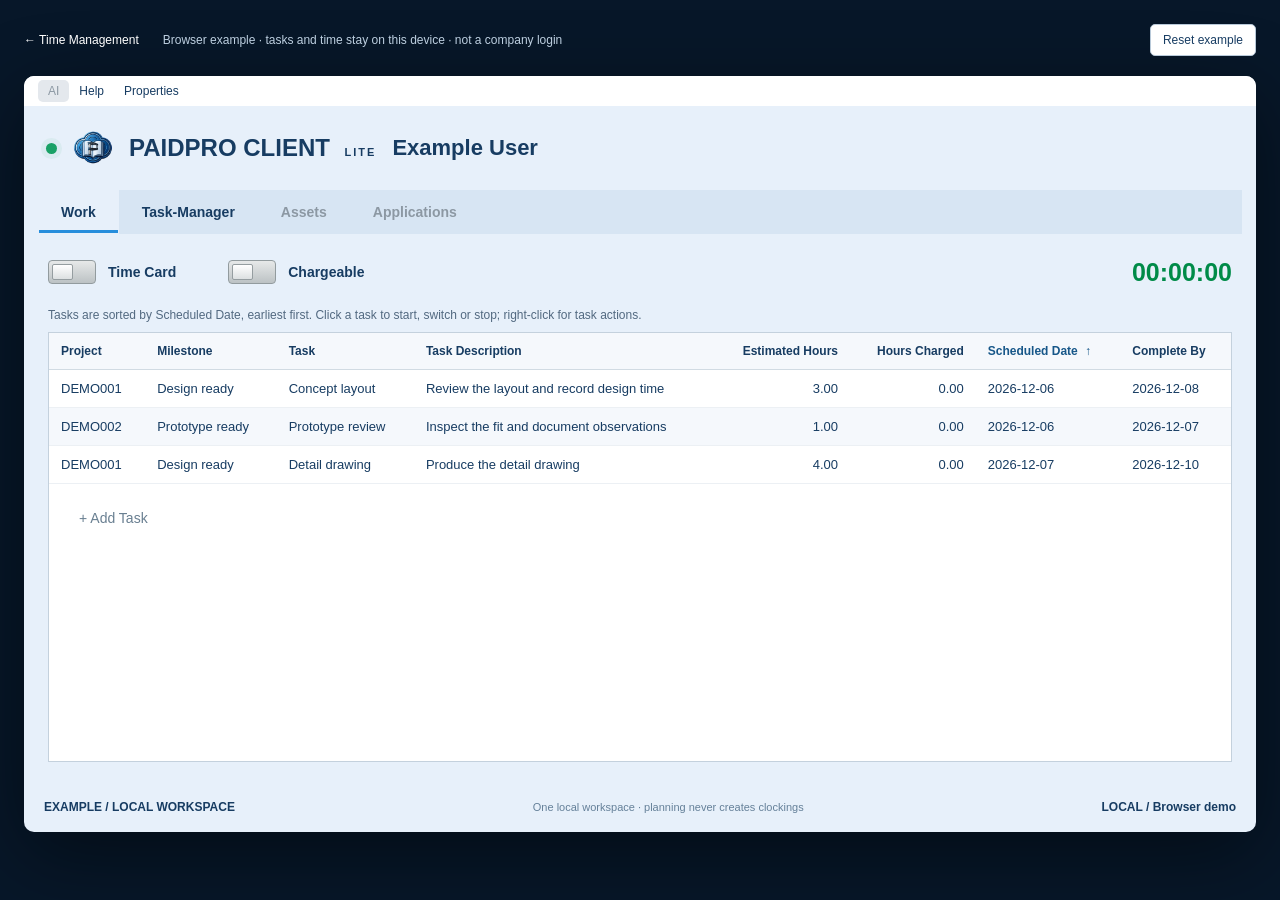
==== lite-demo.html @ f60574e2 "Show Gantt date markers and add Client Lite task deletion" ====
<!doctype html>
<html lang="en"><head><meta charset="utf-8"><meta name="viewport" content="width=device-width, initial-scale=1"><meta name="description" content="Try PAIDPRO CLIENT LITE: Time Card, sequential Project Gantt planning with a decision matrix, and Excel export in one browser workspace."><title>PAIDPRO CLIENT LITE | PAIDPRO Solutions</title><link rel="icon" href="favicon.png"><link rel="stylesheet" href="lite-demo.css?v=task-delete-20261021"><script src="lite-store.js?v=matrix-20261013" defer></script><script src="task-scheduler.js?v=matrix-20261013" defer></script><script src="gantt-hours.js?v=matrix-20261013" defer></script><script src="lite-demo.js?v=task-delete-20261021" defer></script></head>
<body>
<aside class="demo-note"><a href="index.html#time-management">← Time Management</a><span>Browser example · tasks and time stay on this device · not a company login</span><button id="reset">Reset example</button></aside>
<p id="workspace-warning" role="alert" hidden></p>
<main class="client">
<nav class="menu"><button disabled title="AI agents require full PAIDPRO">AI</button><button id="help">Help</button><button id="properties">Properties</button></nav>
<header><span class="signal" title="Demo ready. Local browser storage only. Server, agents, voice and assets are unavailable in Lite."></span><img src="images/paidpro-emblem.webp" alt="PAIDPRO"><h1>PAIDPRO CLIENT <small>LITE</small></h1><strong>Example User</strong></header>
<div class="tabs" role="tablist" aria-label="PAIDPRO CLIENT LITE modules"><button class="active" data-tab="work" id="work-tab" role="tab" aria-selected="true" aria-controls="work">Work</button><button data-tab="task-manager" id="task-manager-tab" role="tab" aria-selected="false" aria-controls="task-manager">Task-Manager</button><button disabled title="Connected assets require full PAIDPRO">Assets</button><button disabled title="Application agents require full PAIDPRO">Applications</button></div>
<section id="work"><div class="controls"><button class="toggle" id="mode" role="switch" aria-checked="false" aria-label="Switch between Time Card and Project Gantt"><span></span></button><b id="mode-label">Time Card</b><div id="charge-control"><button class="toggle" id="charge" role="switch" aria-checked="false" aria-label="Show non-chargeable time"><span></span></button><b id="charge-label">Chargeable</b></div><output id="timer">00:00:00</output></div>
<p class="hint" id="work-hint">Tasks are sorted by Scheduled Date, earliest first. Click a task to start, switch or stop; right-click for task actions.</p>
<div id="card" class="table-wrap"><table aria-label="Time Card"><thead><tr><th scope="col">Project</th><th scope="col">Milestone</th><th scope="col">Task</th><th scope="col">Task Description</th><th scope="col" class="num">Estimated Hours</th><th scope="col" class="num">Hours Charged</th><th scope="col" aria-sort="ascending" title="Earliest scheduled date first">Scheduled Date <span aria-hidden="true">↑</span></th><th scope="col">Complete By</th></tr></thead><tbody id="tasks"></tbody></table><button class="blank-add" id="add">+ Add Task</button></div>
<div id="gantt-paging" hidden><button id="gantt-previous" aria-label="Previous 28 days">←</button><span id="gantt-range"></span><button id="gantt-next" aria-label="Next 28 days">→</button><button id="gantt-today">Today</button></div>
<div id="gantt" class="table-wrap" hidden><table id="chart" aria-label="Project Gantt: sequential task schedule"></table></div></section>
<section id="task-manager" role="tabpanel" aria-labelledby="task-manager-tab" hidden><iframe id="task-manager-module" data-src="task-manager.html?embedded=1" title="Task-Manager: tasks, scheduling, overtime and Excel Gantt export"></iframe></section>
<footer><button id="company">EXAMPLE / LOCAL WORKSPACE</button><span>One local workspace · planning never creates clockings</span><button id="database">LOCAL / Browser demo</button></footer>
</main>
<dialog id="editor"><form id="task-form"><h2 id="editor-title">Add Task</h2><label>Project code<input id="project-code" required maxlength="60" list="project-options"></label><datalist id="project-options"></datalist><label>Project name<input id="project-name" required maxlength="150"></label><label>Milestone<input id="milestone" required maxlength="150" list="milestone-options"></label><datalist id="milestone-options"></datalist><label>Task<input id="task-name" required maxlength="150"></label><label>Description<input id="description" maxlength="2000"></label><label>Estimated hours<input id="estimate" type="number" min="0.01" max="100000" step="0.01" required></label><label>Priority<select id="priority"><option value="low">Low</option><option value="normal">Normal</option><option value="high">High</option><option value="urgent">Urgent</option></select></label><div class="dates"><label>Scheduled Date<input id="start" type="date" required></label><label>Complete by<input id="due" type="date" required></label></div><p>Resource: Example User · single Lite owner</p><div class="dialog-actions"><button type="button" id="cancel">Cancel</button><button type="submit">Save Task</button></div></form></dialog>
<div id="context" role="menu" hidden><button data-action="add">Add Task</button><button data-action="edit">Edit Task Properties</button><button data-action="stop">Stop Timer</button><button data-action="complete">Complete Task</button><button class="danger-action" data-action="delete">Delete Task</button></div>
<div id="toast" role="status" aria-live="polite"></div>
</body></html>
---- lite-demo.css ----
:root{font-family:Segoe UI,Arial,sans-serif;color:#173c62;background:#071729;font-size:14px}*{box-sizing:border-box}body{margin:0;padding:24px}button,input,select{font:inherit}button{cursor:pointer;border:1px solid #b8c9d9;border-radius:5px;padding:8px 12px;background:#fff;color:#173c62}button:hover:not(:disabled){background:#dce8f4}button:focus-visible,input:focus-visible,select:focus-visible{outline:3px solid #1a6aba;outline-offset:2px}button:disabled{color:#8c98a3;background:#e4e8ed;cursor:not-allowed}.demo-note{max-width:1320px;margin:0 auto 20px;display:flex;align-items:center;gap:24px;color:#bdcfe0;font-size:12px}.demo-note a{color:#fff;text-decoration:none}.demo-note span{flex:1}.client{max-width:1320px;margin:auto;background:#e7f0fa;border-radius:10px;box-shadow:0 22px 80px #0007;overflow:hidden}.menu{padding:4px 14px;background:#fff}.menu button{border:0;padding:4px 10px;font-size:12px}header{display:flex;align-items:center;gap:16px;padding:22px}header img{width:40px;height:40px;object-fit:contain}header h1{font-size:24px;margin:0;font-weight:750}header small{font-size:11px;letter-spacing:2px;padding-left:8px}header strong{font-size:22px}.signal{width:11px;height:11px;border-radius:50%;background:#19a166;box-shadow:0 0 0 5px #19a16610}.tabs{display:flex;margin:0 14px;background:#d7e5f3}.tabs button{border-radius:0;border-color:transparent;padding:13px 22px;font-weight:600}.tabs button.active{background:#e7f0fa}.tabs button:not(.active){background:transparent}section{padding:20px 24px}.controls{display:flex;align-items:center;gap:12px;min-height:36px}#charge-control{display:flex;gap:12px;align-items:center;margin-left:40px}.toggle{width:48px;height:24px;padding:0;background:linear-gradient(#e7e9e9,#bcc2c4)!important;border:1px solid #929b9e;border-radius:4px;position:relative}.toggle span{position:absolute;top:3px;left:3px;width:21px;height:16px;border:1px solid #959da0;background:linear-gradient(#fff,#dce0e1);border-radius:2px;transition:transform .16s}.toggle[aria-checked=true] span{transform:translateX(20px)}#timer{margin-left:auto;font-size:25px;color:#008b48;font-weight:750;font-variant-numeric:tabular-nums}.hint{font-size:12px;margin:18px 0 10px;color:#526980}.table-wrap{background:#fff;border:1px solid #c4d1dd;min-height:430px;overflow:auto}table{width:100%;border-collapse:collapse;font-size:13px;text-align:left}th{font-size:12px;font-weight:600;background:#f5f8fc;border-bottom:1px solid #d1dbe3;padding:11px 12px;white-space:nowrap;position:sticky;top:0;z-index:2}td{padding:11px 12px;border-bottom:1px solid #ecf0f4}tbody tr:nth-child(even){background:#f5f8fc}#tasks tr{cursor:pointer}#tasks tr:hover{background:#e4eef9}#tasks tr.running{background:#d1efdb}.num{text-align:right;font-variant-numeric:tabular-nums}.blank-add{margin:18px;border:0;color:#697f91;background:transparent}.blank-add:hover{color:#173c62}footer{display:flex;align-items:center;justify-content:space-between;padding:18px 20px;gap:14px;font-size:12px}footer button{border:0;background:transparent!important;font-size:12px;font-weight:650;padding:0}footer span{color:#658099;font-size:11px}.report-controls{display:flex;align-items:center;gap:12px;flex-wrap:wrap}input,select{border:1px solid #bacbd9;border-radius:4px;padding:7px;color:#173c62;background:#fff}#chart{width:max-content;min-width:100%}#chart th:not(:first-child),#chart td:not(:first-child){width:84px;min-width:84px;text-align:center}#chart th:first-child,#chart td:first-child{position:sticky;left:0;min-width:280px;max-width:280px;background:#f6f9fc;z-index:1}#chart th:first-child{z-index:4}#chart td{height:40px;padding:7px 8px}#chart td.today,#chart th.today{background:#fff0bb}#chart td.selected{background:#cee3f6}#chart .block{background:#1365a8;height:17px;border-radius:2px;cursor:pointer}dialog{border:1px solid #b9cbd9;border-radius:10px;padding:24px;max-width:540px;width:calc(100% - 32px);color:#173c62;box-shadow:0 24px 80px #0005}dialog::backdrop{background:#07172999}dialog h2{margin-top:0}dialog label{display:block;font-size:12px;margin:10px 0}dialog input{display:block;width:100%;margin-top:4px}.dates{display:flex;gap:16px}.dates>*{flex:1}.dialog-actions{display:flex;justify-content:flex-end;gap:12px;margin-top:22px}.dialog-actions button[type=submit]{color:#fff;background:#173c62}#context{position:fixed;z-index:20;background:#fff;box-shadow:0 8px 28px #0003;border:1px solid #bccddd;min-width:190px;padding:5px;border-radius:5px}#context button{display:block;text-align:left;width:100%;border:0}#toast{position:fixed;bottom:22px;left:50%;transform:translateX(-50%);padding:10px 20px;color:#fff;background:#173c62;border-radius:6px;display:none}@media(max-width:750px){body{padding:8px}.demo-note{flex-wrap:wrap;gap:10px}.demo-note span{flex-basis:100%}header{padding:16px;gap:9px;flex-wrap:wrap}header h1{font-size:18px}header strong{font-size:16px}.tabs button{padding:12px}.controls{flex-wrap:wrap}#charge-control{margin-left:6px}section{padding:14px}.table-wrap{min-height:350px}footer{flex-wrap:wrap}footer span{order:3;width:100%}#tasks td{white-space:nowrap}}@media print{body{padding:0;background:white}.demo-note,.menu,header,.tabs,.controls,.hint,.report-controls,footer,#work,dialog,#context{display:none!important}#reports{display:block!important;padding:0}.client{box-shadow:none;background:white}.table-wrap{overflow:visible;border:0;min-height:0}th{position:static}}
[hidden]{display:none!important}
#task-manager { padding: 0; background: #061426; }
#task-manager-module { display: block; width: 100%; height: max(500px, calc(100dvh - 280px)); border: 0; }
@media (max-width: 750px) { #task-manager-module { height: max(420px, calc(100dvh - 330px)); } }
#workspace-warning { max-width: 1320px; margin: 0 auto 18px; padding: 14px; border: 1px solid #bd9548; border-radius: 6px; background: #fce4b9; color: #61441c; font-size: 13px; }
.tabs { flex-wrap: wrap; }
.tabs button[aria-selected="true"] { box-shadow: inset 0 -3px #278edc; }
dialog select { display: block; width: 100%; margin-top: 4px; }
@media (prefers-reduced-motion: reduce) { .toggle span { transition: none; } }
@media print { #task-manager { display: none !important; } }
#chart th:not(:first-child), #chart td:not(:first-child) { width: 120px; min-width: 120px; }
#chart .gantt-heading-note { display: block; margin-top: 10px; color: #63788b; font-size: 11px; font-weight: 400; }
#chart .gantt-available, #chart .gantt-assigned { display: block; margin-top: 6px; font-size: 11px; font-weight: 500; font-variant-numeric: tabular-nums; }
#chart .gantt-available { color: #42657e; }
#chart .gantt-assigned { font-weight: 700; }
#chart .gantt-assigned.overtime { background: #fff0c8; color: #765111; border-radius: 4px; padding: 3px 4px; }
#chart .block { height: auto; min-height: 24px; padding: 3px; color: #fff; font-size: 12px; text-align: center; font-variant-numeric: tabular-nums; }
#chart td:not(:first-child) { position: relative; }
#chart .block { position: relative; z-index: 1; }
#chart td.task-open-date::before, #chart td.task-complete-date::after { content: ""; position: absolute; z-index: 2; top: 2px; bottom: 2px; width: 4px; border-radius: 2px; pointer-events: none; }
#chart td.task-open-date::before { left: 1px; background: #159447; }
#chart td.task-complete-date::after { right: 1px; background: #cf3d45; }
#chart .block.extra-work { background: #fff0c8; color: #765111; }
#chart .block.late-work { background: #fee2e2; color: #8a2330; }
#gantt-paging { display: flex; gap: 12px; align-items: center; margin: 0 0 12px; flex-wrap: wrap; }
#gantt-paging[hidden] { display: none; }
#chart th.off-day:not(.today) { background: #eef2f6; color: #65788b; }
#chart th:first-child, #chart td:first-child { overflow-wrap: anywhere; white-space: normal; }
@media (max-width: 750px) { #chart th:first-child, #chart td:first-child { width: 160px; min-width: 160px; max-width: 160px; } }
#card table { min-width: 960px; }
#card .scheduled-date { white-space: nowrap; font-variant-numeric: tabular-nums; }
#card th[aria-sort] { color: #175789; }
#card th[aria-sort] span { margin-left: 4px; }
@media print { header { display: flex !important; padding: 10px 0 20px; } #work, #card { display: block !important; padding: 0; } #gantt, #gantt-paging, .blank-add { display: none !important; } #card table { min-width: 0; font-size: 10px; } #card th { font-size: 10px; } #card td { white-space: normal; overflow-wrap: anywhere; } #tasks tr { break-inside: avoid; } }
@page { size: landscape; margin: 12mm; }
@media print { html { background: #fff; color-scheme: light; } body { min-height: 100vh; } }
#context .danger-action { color: #9d1c2b; }
#context .danger-action:hover:not(:disabled) { color: #71101c; background: #fde8ea; }
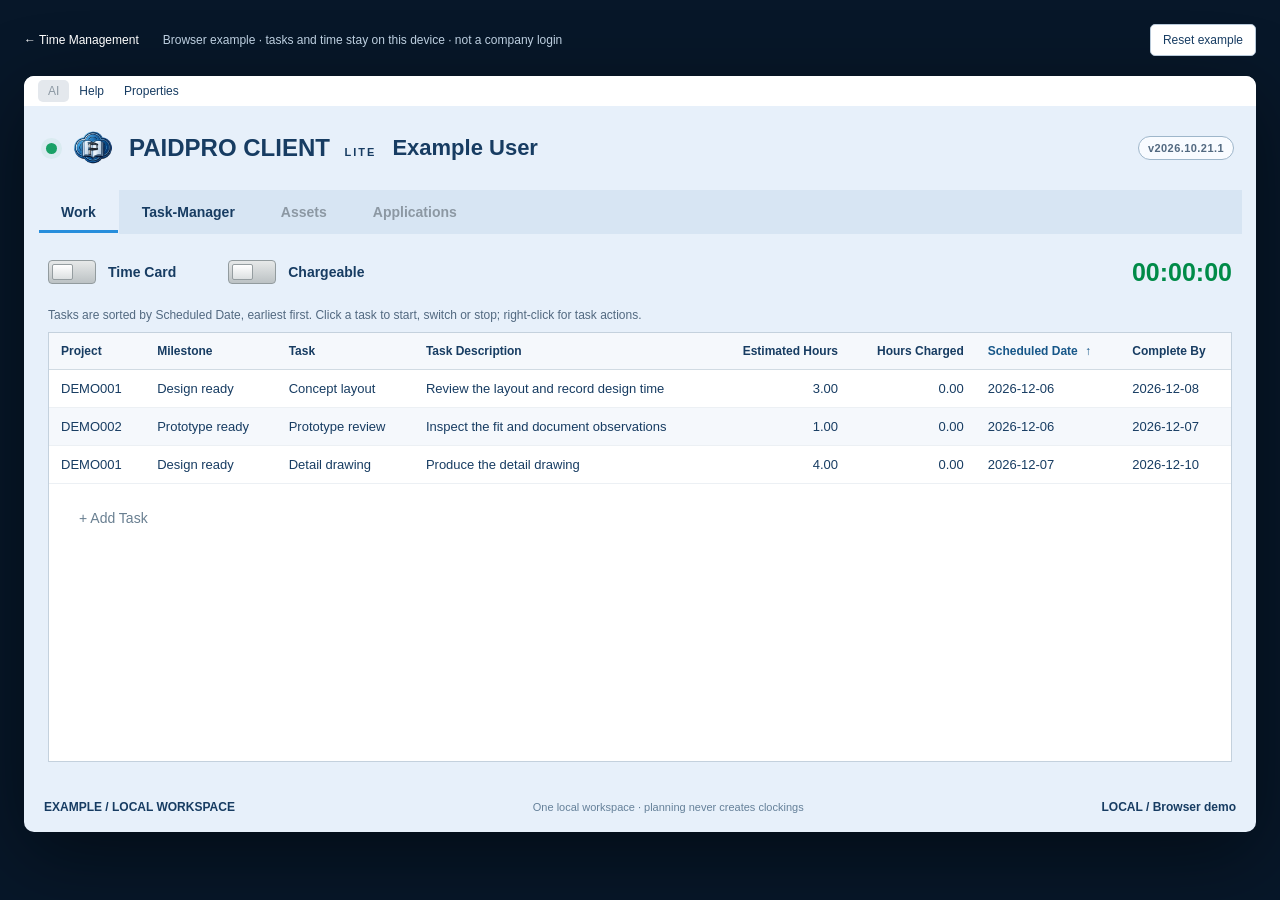
==== commit 52d2fc6e: "Display Client Lite version in the header" ====
--- a/lite-demo.html
+++ b/lite-demo.html
@@ -1,18 +1,18 @@
 <!doctype html>
-<html lang="en"><head><meta charset="utf-8"><meta name="viewport" content="width=device-width, initial-scale=1"><meta name="description" content="Try PAIDPRO CLIENT LITE: Time Card, sequential Project Gantt planning with a decision matrix, and Excel export in one browser workspace."><title>PAIDPRO CLIENT LITE | PAIDPRO Solutions</title><link rel="icon" href="favicon.png"><link rel="stylesheet" href="lite-demo.css?v=task-delete-20261021"><script src="lite-store.js?v=matrix-20261013" defer></script><script src="task-scheduler.js?v=matrix-20261013" defer></script><script src="gantt-hours.js?v=matrix-20261013" defer></script><script src="lite-demo.js?v=task-delete-20261021" defer></script></head>
+<html lang="en"><head><meta charset="utf-8"><meta name="viewport" content="width=device-width, initial-scale=1"><meta name="description" content="Try PAIDPRO CLIENT LITE: Time Card, sequential Project Gantt planning with a decision matrix, and Excel export in one browser workspace."><meta name="application-version" content="2026.10.21.1"><title>PAIDPRO CLIENT LITE | PAIDPRO Solutions</title><link rel="icon" href="favicon.png"><link rel="stylesheet" href="lite-demo.css?v=2026.10.21.1"><script src="lite-store.js?v=matrix-20261013" defer></script><script src="task-scheduler.js?v=matrix-20261013" defer></script><script src="gantt-hours.js?v=matrix-20261013" defer></script><script src="lite-demo.js?v=2026.10.21.1" defer></script></head>
 <body>
 <aside class="demo-note"><a href="index.html#time-management">← Time Management</a><span>Browser example · tasks and time stay on this device · not a company login</span><button id="reset">Reset example</button></aside>
 <p id="workspace-warning" role="alert" hidden></p>
 <main class="client">
 <nav class="menu"><button disabled title="AI agents require full PAIDPRO">AI</button><button id="help">Help</button><button id="properties">Properties</button></nav>
-<header><span class="signal" title="Demo ready. Local browser storage only. Server, agents, voice and assets are unavailable in Lite."></span><img src="images/paidpro-emblem.webp" alt="PAIDPRO"><h1>PAIDPRO CLIENT <small>LITE</small></h1><strong>Example User</strong></header>
+<header><span class="signal" title="Demo ready. Local browser storage only. Server, agents, voice and assets are unavailable in Lite."></span><img src="images/paidpro-emblem.webp" alt="PAIDPRO"><h1>PAIDPRO CLIENT <small>LITE</small></h1><strong>Example User</strong><span class="app-version" aria-label="Client Lite version 2026.10.21.1">v2026.10.21.1</span></header>
 <div class="tabs" role="tablist" aria-label="PAIDPRO CLIENT LITE modules"><button class="active" data-tab="work" id="work-tab" role="tab" aria-selected="true" aria-controls="work">Work</button><button data-tab="task-manager" id="task-manager-tab" role="tab" aria-selected="false" aria-controls="task-manager">Task-Manager</button><button disabled title="Connected assets require full PAIDPRO">Assets</button><button disabled title="Application agents require full PAIDPRO">Applications</button></div>
 <section id="work"><div class="controls"><button class="toggle" id="mode" role="switch" aria-checked="false" aria-label="Switch between Time Card and Project Gantt"><span></span></button><b id="mode-label">Time Card</b><div id="charge-control"><button class="toggle" id="charge" role="switch" aria-checked="false" aria-label="Show non-chargeable time"><span></span></button><b id="charge-label">Chargeable</b></div><output id="timer">00:00:00</output></div>
 <p class="hint" id="work-hint">Tasks are sorted by Scheduled Date, earliest first. Click a task to start, switch or stop; right-click for task actions.</p>
 <div id="card" class="table-wrap"><table aria-label="Time Card"><thead><tr><th scope="col">Project</th><th scope="col">Milestone</th><th scope="col">Task</th><th scope="col">Task Description</th><th scope="col" class="num">Estimated Hours</th><th scope="col" class="num">Hours Charged</th><th scope="col" aria-sort="ascending" title="Earliest scheduled date first">Scheduled Date <span aria-hidden="true">↑</span></th><th scope="col">Complete By</th></tr></thead><tbody id="tasks"></tbody></table><button class="blank-add" id="add">+ Add Task</button></div>
 <div id="gantt-paging" hidden><button id="gantt-previous" aria-label="Previous 28 days">←</button><span id="gantt-range"></span><button id="gantt-next" aria-label="Next 28 days">→</button><button id="gantt-today">Today</button></div>
 <div id="gantt" class="table-wrap" hidden><table id="chart" aria-label="Project Gantt: sequential task schedule"></table></div></section>
-<section id="task-manager" role="tabpanel" aria-labelledby="task-manager-tab" hidden><iframe id="task-manager-module" data-src="task-manager.html?embedded=1" title="Task-Manager: tasks, scheduling, overtime and Excel Gantt export"></iframe></section>
+<section id="task-manager" role="tabpanel" aria-labelledby="task-manager-tab" hidden><iframe id="task-manager-module" data-src="task-manager.html?embedded=1&amp;v=2026.10.21.1" title="Task-Manager: tasks, scheduling, overtime and Excel Gantt export"></iframe></section>
 <footer><button id="company">EXAMPLE / LOCAL WORKSPACE</button><span>One local workspace · planning never creates clockings</span><button id="database">LOCAL / Browser demo</button></footer>
 </main>
 <dialog id="editor"><form id="task-form"><h2 id="editor-title">Add Task</h2><label>Project code<input id="project-code" required maxlength="60" list="project-options"></label><datalist id="project-options"></datalist><label>Project name<input id="project-name" required maxlength="150"></label><label>Milestone<input id="milestone" required maxlength="150" list="milestone-options"></label><datalist id="milestone-options"></datalist><label>Task<input id="task-name" required maxlength="150"></label><label>Description<input id="description" maxlength="2000"></label><label>Estimated hours<input id="estimate" type="number" min="0.01" max="100000" step="0.01" required></label><label>Priority<select id="priority"><option value="low">Low</option><option value="normal">Normal</option><option value="high">High</option><option value="urgent">Urgent</option></select></label><div class="dates"><label>Scheduled Date<input id="start" type="date" required></label><label>Complete by<input id="due" type="date" required></label></div><p>Resource: Example User · single Lite owner</p><div class="dialog-actions"><button type="button" id="cancel">Cancel</button><button type="submit">Save Task</button></div></form></dialog>
--- a/lite-demo.css
+++ b/lite-demo.css
@@ -37,3 +37,5 @@
 @media print { html { background: #fff; color-scheme: light; } body { min-height: 100vh; } }
 #context .danger-action { color: #9d1c2b; }
 #context .danger-action:hover:not(:disabled) { color: #71101c; background: #fde8ea; }
+.app-version { margin-left: auto; padding: 5px 9px; border: 1px solid #9eb6ca; border-radius: 999px; background: #f8fbff; color: #526980; font-size: 11px; font-weight: 700; letter-spacing: .04em; white-space: nowrap; font-variant-numeric: tabular-nums; }
+@media (max-width: 750px) { .app-version { margin-left: 0; } }
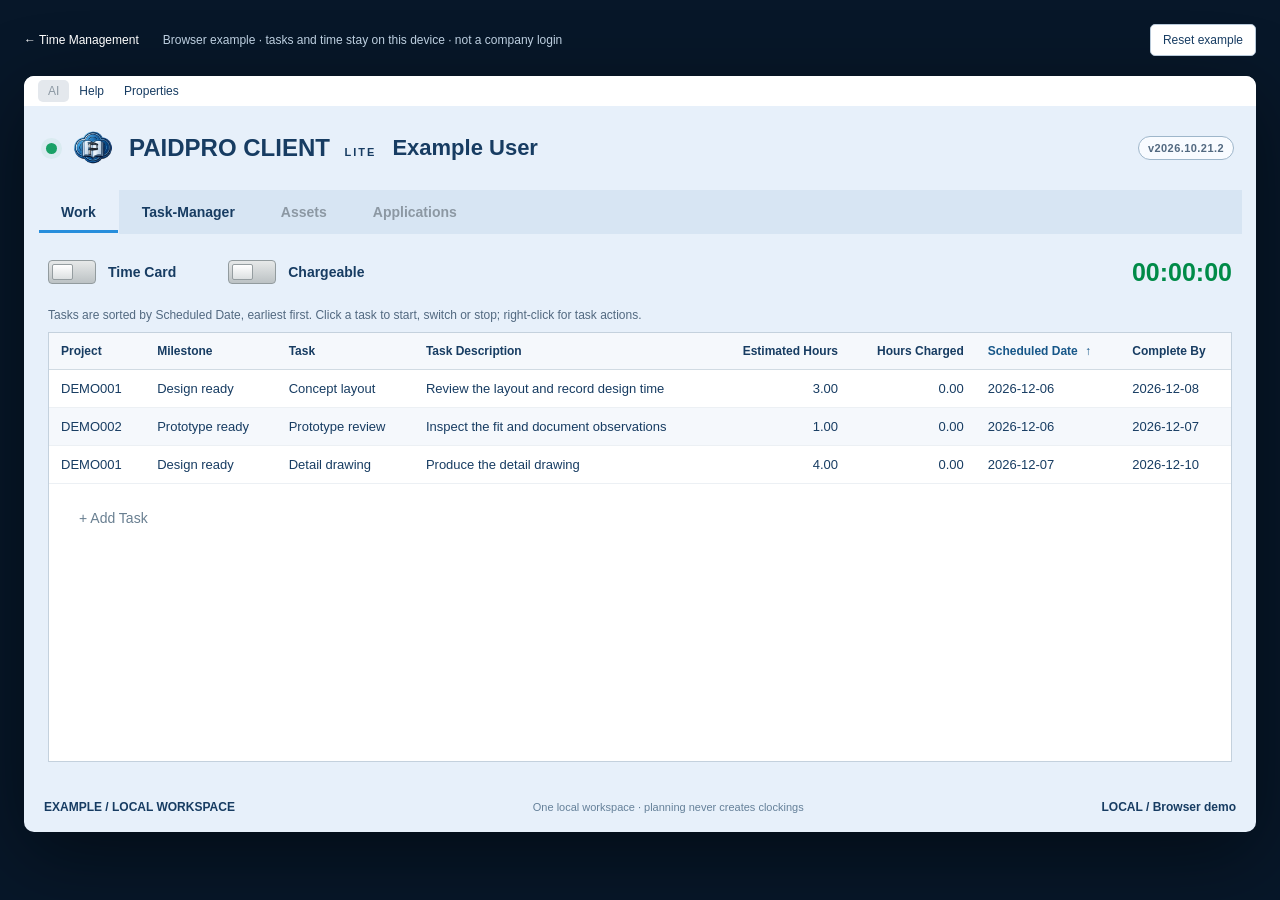
==== commit 6f57905c: "Use task creation date for green Gantt marker" ====
--- a/lite-demo.html
+++ b/lite-demo.html
@@ -1,18 +1,18 @@
 <!doctype html>
-<html lang="en"><head><meta charset="utf-8"><meta name="viewport" content="width=device-width, initial-scale=1"><meta name="description" content="Try PAIDPRO CLIENT LITE: Time Card, sequential Project Gantt planning with a decision matrix, and Excel export in one browser workspace."><meta name="application-version" content="2026.10.21.1"><title>PAIDPRO CLIENT LITE | PAIDPRO Solutions</title><link rel="icon" href="favicon.png"><link rel="stylesheet" href="lite-demo.css?v=2026.10.21.1"><script src="lite-store.js?v=matrix-20261013" defer></script><script src="task-scheduler.js?v=matrix-20261013" defer></script><script src="gantt-hours.js?v=matrix-20261013" defer></script><script src="lite-demo.js?v=2026.10.21.1" defer></script></head>
+<html lang="en"><head><meta charset="utf-8"><meta name="viewport" content="width=device-width, initial-scale=1"><meta name="description" content="Try PAIDPRO CLIENT LITE: Time Card, sequential Project Gantt planning with a decision matrix, and Excel export in one browser workspace."><meta name="application-version" content="2026.10.21.2"><title>PAIDPRO CLIENT LITE | PAIDPRO Solutions</title><link rel="icon" href="favicon.png"><link rel="stylesheet" href="lite-demo.css?v=2026.10.21.2"><script src="lite-store.js?v=matrix-20261013" defer></script><script src="task-scheduler.js?v=matrix-20261013" defer></script><script src="gantt-hours.js?v=matrix-20261013" defer></script><script src="lite-demo.js?v=2026.10.21.2" defer></script></head>
 <body>
 <aside class="demo-note"><a href="index.html#time-management">← Time Management</a><span>Browser example · tasks and time stay on this device · not a company login</span><button id="reset">Reset example</button></aside>
 <p id="workspace-warning" role="alert" hidden></p>
 <main class="client">
 <nav class="menu"><button disabled title="AI agents require full PAIDPRO">AI</button><button id="help">Help</button><button id="properties">Properties</button></nav>
-<header><span class="signal" title="Demo ready. Local browser storage only. Server, agents, voice and assets are unavailable in Lite."></span><img src="images/paidpro-emblem.webp" alt="PAIDPRO"><h1>PAIDPRO CLIENT <small>LITE</small></h1><strong>Example User</strong><span class="app-version" aria-label="Client Lite version 2026.10.21.1">v2026.10.21.1</span></header>
+<header><span class="signal" title="Demo ready. Local browser storage only. Server, agents, voice and assets are unavailable in Lite."></span><img src="images/paidpro-emblem.webp" alt="PAIDPRO"><h1>PAIDPRO CLIENT <small>LITE</small></h1><strong>Example User</strong><span class="app-version" aria-label="Client Lite version 2026.10.21.2">v2026.10.21.2</span></header>
 <div class="tabs" role="tablist" aria-label="PAIDPRO CLIENT LITE modules"><button class="active" data-tab="work" id="work-tab" role="tab" aria-selected="true" aria-controls="work">Work</button><button data-tab="task-manager" id="task-manager-tab" role="tab" aria-selected="false" aria-controls="task-manager">Task-Manager</button><button disabled title="Connected assets require full PAIDPRO">Assets</button><button disabled title="Application agents require full PAIDPRO">Applications</button></div>
 <section id="work"><div class="controls"><button class="toggle" id="mode" role="switch" aria-checked="false" aria-label="Switch between Time Card and Project Gantt"><span></span></button><b id="mode-label">Time Card</b><div id="charge-control"><button class="toggle" id="charge" role="switch" aria-checked="false" aria-label="Show non-chargeable time"><span></span></button><b id="charge-label">Chargeable</b></div><output id="timer">00:00:00</output></div>
 <p class="hint" id="work-hint">Tasks are sorted by Scheduled Date, earliest first. Click a task to start, switch or stop; right-click for task actions.</p>
 <div id="card" class="table-wrap"><table aria-label="Time Card"><thead><tr><th scope="col">Project</th><th scope="col">Milestone</th><th scope="col">Task</th><th scope="col">Task Description</th><th scope="col" class="num">Estimated Hours</th><th scope="col" class="num">Hours Charged</th><th scope="col" aria-sort="ascending" title="Earliest scheduled date first">Scheduled Date <span aria-hidden="true">↑</span></th><th scope="col">Complete By</th></tr></thead><tbody id="tasks"></tbody></table><button class="blank-add" id="add">+ Add Task</button></div>
 <div id="gantt-paging" hidden><button id="gantt-previous" aria-label="Previous 28 days">←</button><span id="gantt-range"></span><button id="gantt-next" aria-label="Next 28 days">→</button><button id="gantt-today">Today</button></div>
 <div id="gantt" class="table-wrap" hidden><table id="chart" aria-label="Project Gantt: sequential task schedule"></table></div></section>
-<section id="task-manager" role="tabpanel" aria-labelledby="task-manager-tab" hidden><iframe id="task-manager-module" data-src="task-manager.html?embedded=1&amp;v=2026.10.21.1" title="Task-Manager: tasks, scheduling, overtime and Excel Gantt export"></iframe></section>
+<section id="task-manager" role="tabpanel" aria-labelledby="task-manager-tab" hidden><iframe id="task-manager-module" data-src="task-manager.html?embedded=1&amp;v=2026.10.21.2" title="Task-Manager: tasks, scheduling, overtime and Excel Gantt export"></iframe></section>
 <footer><button id="company">EXAMPLE / LOCAL WORKSPACE</button><span>One local workspace · planning never creates clockings</span><button id="database">LOCAL / Browser demo</button></footer>
 </main>
 <dialog id="editor"><form id="task-form"><h2 id="editor-title">Add Task</h2><label>Project code<input id="project-code" required maxlength="60" list="project-options"></label><datalist id="project-options"></datalist><label>Project name<input id="project-name" required maxlength="150"></label><label>Milestone<input id="milestone" required maxlength="150" list="milestone-options"></label><datalist id="milestone-options"></datalist><label>Task<input id="task-name" required maxlength="150"></label><label>Description<input id="description" maxlength="2000"></label><label>Estimated hours<input id="estimate" type="number" min="0.01" max="100000" step="0.01" required></label><label>Priority<select id="priority"><option value="low">Low</option><option value="normal">Normal</option><option value="high">High</option><option value="urgent">Urgent</option></select></label><div class="dates"><label>Scheduled Date<input id="start" type="date" required></label><label>Complete by<input id="due" type="date" required></label></div><p>Resource: Example User · single Lite owner</p><div class="dialog-actions"><button type="button" id="cancel">Cancel</button><button type="submit">Save Task</button></div></form></dialog>
--- a/lite-demo.css
+++ b/lite-demo.css
@@ -18,8 +18,8 @@
 #chart .block { height: auto; min-height: 24px; padding: 3px; color: #fff; font-size: 12px; text-align: center; font-variant-numeric: tabular-nums; }
 #chart td:not(:first-child) { position: relative; }
 #chart .block { position: relative; z-index: 1; }
-#chart td.task-open-date::before, #chart td.task-complete-date::after { content: ""; position: absolute; z-index: 2; top: 2px; bottom: 2px; width: 4px; border-radius: 2px; pointer-events: none; }
-#chart td.task-open-date::before { left: 1px; background: #159447; }
+#chart td.task-created-date::before, #chart td.task-complete-date::after { content: ""; position: absolute; z-index: 2; top: 2px; bottom: 2px; width: 4px; border-radius: 2px; pointer-events: none; }
+#chart td.task-created-date::before { left: 1px; background: #159447; }
 #chart td.task-complete-date::after { right: 1px; background: #cf3d45; }
 #chart .block.extra-work { background: #fff0c8; color: #765111; }
 #chart .block.late-work { background: #fee2e2; color: #8a2330; }
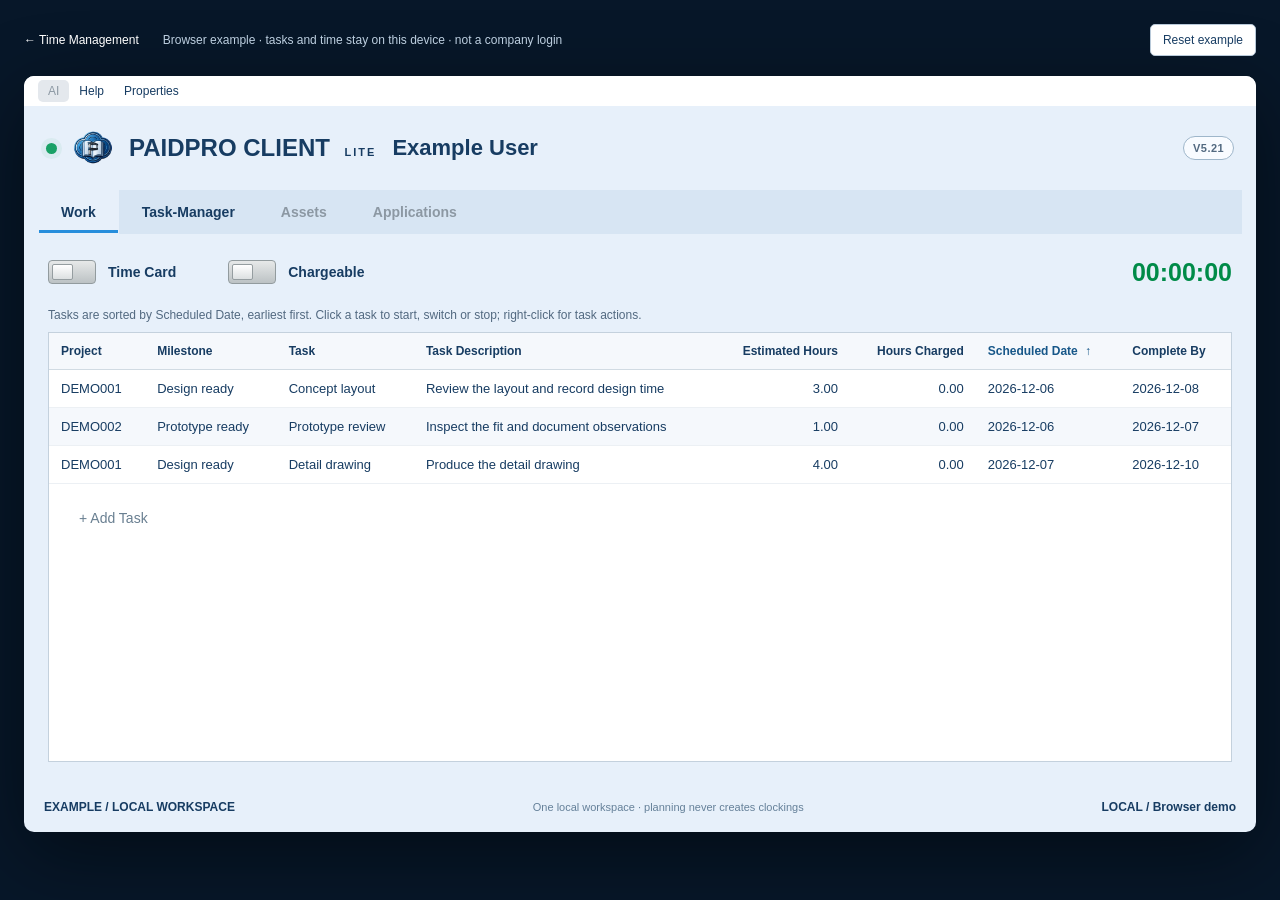
==== commit 2db44226: "Release Client Lite V5.21 with created-date markers" ====
--- a/lite-demo.html
+++ b/lite-demo.html
@@ -1,18 +1,18 @@
 <!doctype html>
-<html lang="en"><head><meta charset="utf-8"><meta name="viewport" content="width=device-width, initial-scale=1"><meta name="description" content="Try PAIDPRO CLIENT LITE: Time Card, sequential Project Gantt planning with a decision matrix, and Excel export in one browser workspace."><meta name="application-version" content="2026.10.21.2"><title>PAIDPRO CLIENT LITE | PAIDPRO Solutions</title><link rel="icon" href="favicon.png"><link rel="stylesheet" href="lite-demo.css?v=2026.10.21.2"><script src="lite-store.js?v=matrix-20261013" defer></script><script src="task-scheduler.js?v=matrix-20261013" defer></script><script src="gantt-hours.js?v=matrix-20261013" defer></script><script src="lite-demo.js?v=2026.10.21.2" defer></script></head>
+<html lang="en"><head><meta charset="utf-8"><meta name="viewport" content="width=device-width, initial-scale=1"><meta name="description" content="Try PAIDPRO CLIENT LITE: Time Card, sequential Project Gantt planning with a decision matrix, and Excel export in one browser workspace."><meta name="application-version" content="5.21"><title>PAIDPRO CLIENT LITE | PAIDPRO Solutions</title><link rel="icon" href="favicon.png"><link rel="stylesheet" href="lite-demo.css?v=5.21"><script src="lite-store.js?v=matrix-20261013" defer></script><script src="task-scheduler.js?v=matrix-20261013" defer></script><script src="gantt-hours.js?v=matrix-20261013" defer></script><script src="lite-demo.js?v=5.21" defer></script></head>
 <body>
 <aside class="demo-note"><a href="index.html#time-management">← Time Management</a><span>Browser example · tasks and time stay on this device · not a company login</span><button id="reset">Reset example</button></aside>
 <p id="workspace-warning" role="alert" hidden></p>
 <main class="client">
 <nav class="menu"><button disabled title="AI agents require full PAIDPRO">AI</button><button id="help">Help</button><button id="properties">Properties</button></nav>
-<header><span class="signal" title="Demo ready. Local browser storage only. Server, agents, voice and assets are unavailable in Lite."></span><img src="images/paidpro-emblem.webp" alt="PAIDPRO"><h1>PAIDPRO CLIENT <small>LITE</small></h1><strong>Example User</strong><span class="app-version" aria-label="Client Lite version 2026.10.21.2">v2026.10.21.2</span></header>
+<header><span class="signal" title="Demo ready. Local browser storage only. Server, agents, voice and assets are unavailable in Lite."></span><img src="images/paidpro-emblem.webp" alt="PAIDPRO"><h1>PAIDPRO CLIENT <small>LITE</small></h1><strong>Example User</strong><span class="app-version" aria-label="Client Lite version 5.21">V5.21</span></header>
 <div class="tabs" role="tablist" aria-label="PAIDPRO CLIENT LITE modules"><button class="active" data-tab="work" id="work-tab" role="tab" aria-selected="true" aria-controls="work">Work</button><button data-tab="task-manager" id="task-manager-tab" role="tab" aria-selected="false" aria-controls="task-manager">Task-Manager</button><button disabled title="Connected assets require full PAIDPRO">Assets</button><button disabled title="Application agents require full PAIDPRO">Applications</button></div>
 <section id="work"><div class="controls"><button class="toggle" id="mode" role="switch" aria-checked="false" aria-label="Switch between Time Card and Project Gantt"><span></span></button><b id="mode-label">Time Card</b><div id="charge-control"><button class="toggle" id="charge" role="switch" aria-checked="false" aria-label="Show non-chargeable time"><span></span></button><b id="charge-label">Chargeable</b></div><output id="timer">00:00:00</output></div>
 <p class="hint" id="work-hint">Tasks are sorted by Scheduled Date, earliest first. Click a task to start, switch or stop; right-click for task actions.</p>
 <div id="card" class="table-wrap"><table aria-label="Time Card"><thead><tr><th scope="col">Project</th><th scope="col">Milestone</th><th scope="col">Task</th><th scope="col">Task Description</th><th scope="col" class="num">Estimated Hours</th><th scope="col" class="num">Hours Charged</th><th scope="col" aria-sort="ascending" title="Earliest scheduled date first">Scheduled Date <span aria-hidden="true">↑</span></th><th scope="col">Complete By</th></tr></thead><tbody id="tasks"></tbody></table><button class="blank-add" id="add">+ Add Task</button></div>
 <div id="gantt-paging" hidden><button id="gantt-previous" aria-label="Previous 28 days">←</button><span id="gantt-range"></span><button id="gantt-next" aria-label="Next 28 days">→</button><button id="gantt-today">Today</button></div>
 <div id="gantt" class="table-wrap" hidden><table id="chart" aria-label="Project Gantt: sequential task schedule"></table></div></section>
-<section id="task-manager" role="tabpanel" aria-labelledby="task-manager-tab" hidden><iframe id="task-manager-module" data-src="task-manager.html?embedded=1&amp;v=2026.10.21.2" title="Task-Manager: tasks, scheduling, overtime and Excel Gantt export"></iframe></section>
+<section id="task-manager" role="tabpanel" aria-labelledby="task-manager-tab" hidden><iframe id="task-manager-module" data-src="task-manager.html?embedded=1&amp;v=5.21" title="Task-Manager: tasks, scheduling, overtime and Excel Gantt export"></iframe></section>
 <footer><button id="company">EXAMPLE / LOCAL WORKSPACE</button><span>One local workspace · planning never creates clockings</span><button id="database">LOCAL / Browser demo</button></footer>
 </main>
 <dialog id="editor"><form id="task-form"><h2 id="editor-title">Add Task</h2><label>Project code<input id="project-code" required maxlength="60" list="project-options"></label><datalist id="project-options"></datalist><label>Project name<input id="project-name" required maxlength="150"></label><label>Milestone<input id="milestone" required maxlength="150" list="milestone-options"></label><datalist id="milestone-options"></datalist><label>Task<input id="task-name" required maxlength="150"></label><label>Description<input id="description" maxlength="2000"></label><label>Estimated hours<input id="estimate" type="number" min="0.01" max="100000" step="0.01" required></label><label>Priority<select id="priority"><option value="low">Low</option><option value="normal">Normal</option><option value="high">High</option><option value="urgent">Urgent</option></select></label><div class="dates"><label>Scheduled Date<input id="start" type="date" required></label><label>Complete by<input id="due" type="date" required></label></div><p>Resource: Example User · single Lite owner</p><div class="dialog-actions"><button type="button" id="cancel">Cancel</button><button type="submit">Save Task</button></div></form></dialog>
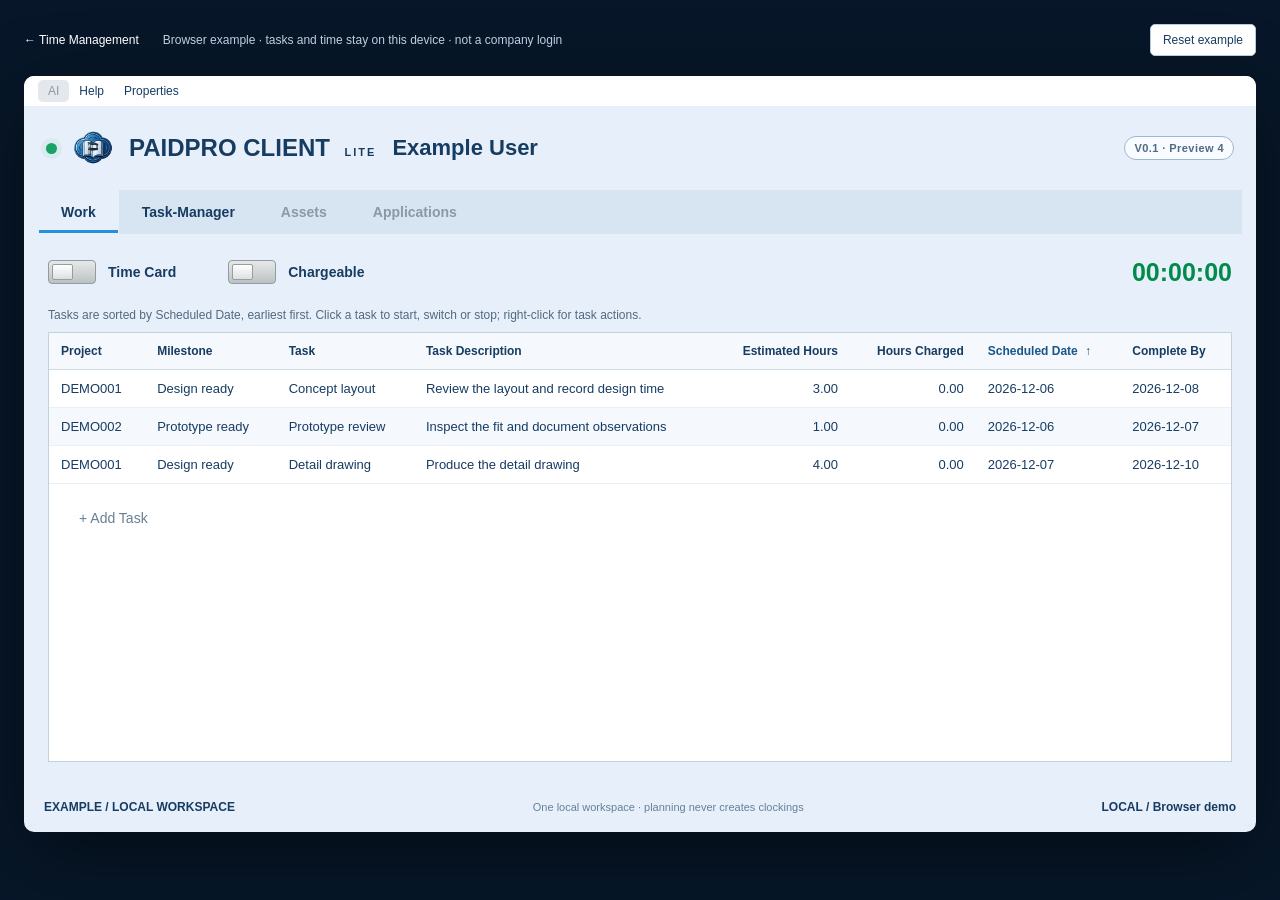
==== commit 9a770418: "Establish Client Lite preview release history" ====
--- a/lite-demo.html
+++ b/lite-demo.html
@@ -1,18 +1,18 @@
 <!doctype html>
-<html lang="en"><head><meta charset="utf-8"><meta name="viewport" content="width=device-width, initial-scale=1"><meta name="description" content="Try PAIDPRO CLIENT LITE: Time Card, sequential Project Gantt planning with a decision matrix, and Excel export in one browser workspace."><meta name="application-version" content="5.21"><title>PAIDPRO CLIENT LITE | PAIDPRO Solutions</title><link rel="icon" href="favicon.png"><link rel="stylesheet" href="lite-demo.css?v=5.21"><script src="lite-store.js?v=matrix-20261013" defer></script><script src="task-scheduler.js?v=matrix-20261013" defer></script><script src="gantt-hours.js?v=matrix-20261013" defer></script><script src="lite-demo.js?v=5.21" defer></script></head>
+<html lang="en"><head><meta charset="utf-8"><meta name="viewport" content="width=device-width, initial-scale=1"><meta name="description" content="Try PAIDPRO CLIENT LITE: Time Card, sequential Project Gantt planning with a decision matrix, and Excel export in one browser workspace."><meta name="application-version" content="0.1.0-preview.4"><title>PAIDPRO CLIENT LITE | PAIDPRO Solutions</title><link rel="icon" href="favicon.png"><link rel="stylesheet" href="lite-demo.css?v=0.1.0-preview.4"><script src="lite-store.js?v=matrix-20261013" defer></script><script src="task-scheduler.js?v=matrix-20261013" defer></script><script src="gantt-hours.js?v=matrix-20261013" defer></script><script src="lite-demo.js?v=0.1.0-preview.4" defer></script></head>
 <body>
 <aside class="demo-note"><a href="index.html#time-management">← Time Management</a><span>Browser example · tasks and time stay on this device · not a company login</span><button id="reset">Reset example</button></aside>
 <p id="workspace-warning" role="alert" hidden></p>
 <main class="client">
 <nav class="menu"><button disabled title="AI agents require full PAIDPRO">AI</button><button id="help">Help</button><button id="properties">Properties</button></nav>
-<header><span class="signal" title="Demo ready. Local browser storage only. Server, agents, voice and assets are unavailable in Lite."></span><img src="images/paidpro-emblem.webp" alt="PAIDPRO"><h1>PAIDPRO CLIENT <small>LITE</small></h1><strong>Example User</strong><span class="app-version" aria-label="Client Lite version 5.21">V5.21</span></header>
+<header><span class="signal" title="Demo ready. Local browser storage only. Server, agents, voice and assets are unavailable in Lite."></span><img src="images/paidpro-emblem.webp" alt="PAIDPRO"><h1>PAIDPRO CLIENT <small>LITE</small></h1><strong>Example User</strong><span class="app-version" data-release="0.1.0-preview.4" aria-label="Client Lite version 0.1, preview 4">V0.1 · Preview 4</span></header>
 <div class="tabs" role="tablist" aria-label="PAIDPRO CLIENT LITE modules"><button class="active" data-tab="work" id="work-tab" role="tab" aria-selected="true" aria-controls="work">Work</button><button data-tab="task-manager" id="task-manager-tab" role="tab" aria-selected="false" aria-controls="task-manager">Task-Manager</button><button disabled title="Connected assets require full PAIDPRO">Assets</button><button disabled title="Application agents require full PAIDPRO">Applications</button></div>
 <section id="work"><div class="controls"><button class="toggle" id="mode" role="switch" aria-checked="false" aria-label="Switch between Time Card and Project Gantt"><span></span></button><b id="mode-label">Time Card</b><div id="charge-control"><button class="toggle" id="charge" role="switch" aria-checked="false" aria-label="Show non-chargeable time"><span></span></button><b id="charge-label">Chargeable</b></div><output id="timer">00:00:00</output></div>
 <p class="hint" id="work-hint">Tasks are sorted by Scheduled Date, earliest first. Click a task to start, switch or stop; right-click for task actions.</p>
 <div id="card" class="table-wrap"><table aria-label="Time Card"><thead><tr><th scope="col">Project</th><th scope="col">Milestone</th><th scope="col">Task</th><th scope="col">Task Description</th><th scope="col" class="num">Estimated Hours</th><th scope="col" class="num">Hours Charged</th><th scope="col" aria-sort="ascending" title="Earliest scheduled date first">Scheduled Date <span aria-hidden="true">↑</span></th><th scope="col">Complete By</th></tr></thead><tbody id="tasks"></tbody></table><button class="blank-add" id="add">+ Add Task</button></div>
 <div id="gantt-paging" hidden><button id="gantt-previous" aria-label="Previous 28 days">←</button><span id="gantt-range"></span><button id="gantt-next" aria-label="Next 28 days">→</button><button id="gantt-today">Today</button></div>
 <div id="gantt" class="table-wrap" hidden><table id="chart" aria-label="Project Gantt: sequential task schedule"></table></div></section>
-<section id="task-manager" role="tabpanel" aria-labelledby="task-manager-tab" hidden><iframe id="task-manager-module" data-src="task-manager.html?embedded=1&amp;v=5.21" title="Task-Manager: tasks, scheduling, overtime and Excel Gantt export"></iframe></section>
+<section id="task-manager" role="tabpanel" aria-labelledby="task-manager-tab" hidden><iframe id="task-manager-module" data-src="task-manager.html?embedded=1&amp;v=0.1.0-preview.4" title="Task-Manager: tasks, scheduling, overtime and Excel Gantt export"></iframe></section>
 <footer><button id="company">EXAMPLE / LOCAL WORKSPACE</button><span>One local workspace · planning never creates clockings</span><button id="database">LOCAL / Browser demo</button></footer>
 </main>
 <dialog id="editor"><form id="task-form"><h2 id="editor-title">Add Task</h2><label>Project code<input id="project-code" required maxlength="60" list="project-options"></label><datalist id="project-options"></datalist><label>Project name<input id="project-name" required maxlength="150"></label><label>Milestone<input id="milestone" required maxlength="150" list="milestone-options"></label><datalist id="milestone-options"></datalist><label>Task<input id="task-name" required maxlength="150"></label><label>Description<input id="description" maxlength="2000"></label><label>Estimated hours<input id="estimate" type="number" min="0.01" max="100000" step="0.01" required></label><label>Priority<select id="priority"><option value="low">Low</option><option value="normal">Normal</option><option value="high">High</option><option value="urgent">Urgent</option></select></label><div class="dates"><label>Scheduled Date<input id="start" type="date" required></label><label>Complete by<input id="due" type="date" required></label></div><p>Resource: Example User · single Lite owner</p><div class="dialog-actions"><button type="button" id="cancel">Cancel</button><button type="submit">Save Task</button></div></form></dialog>
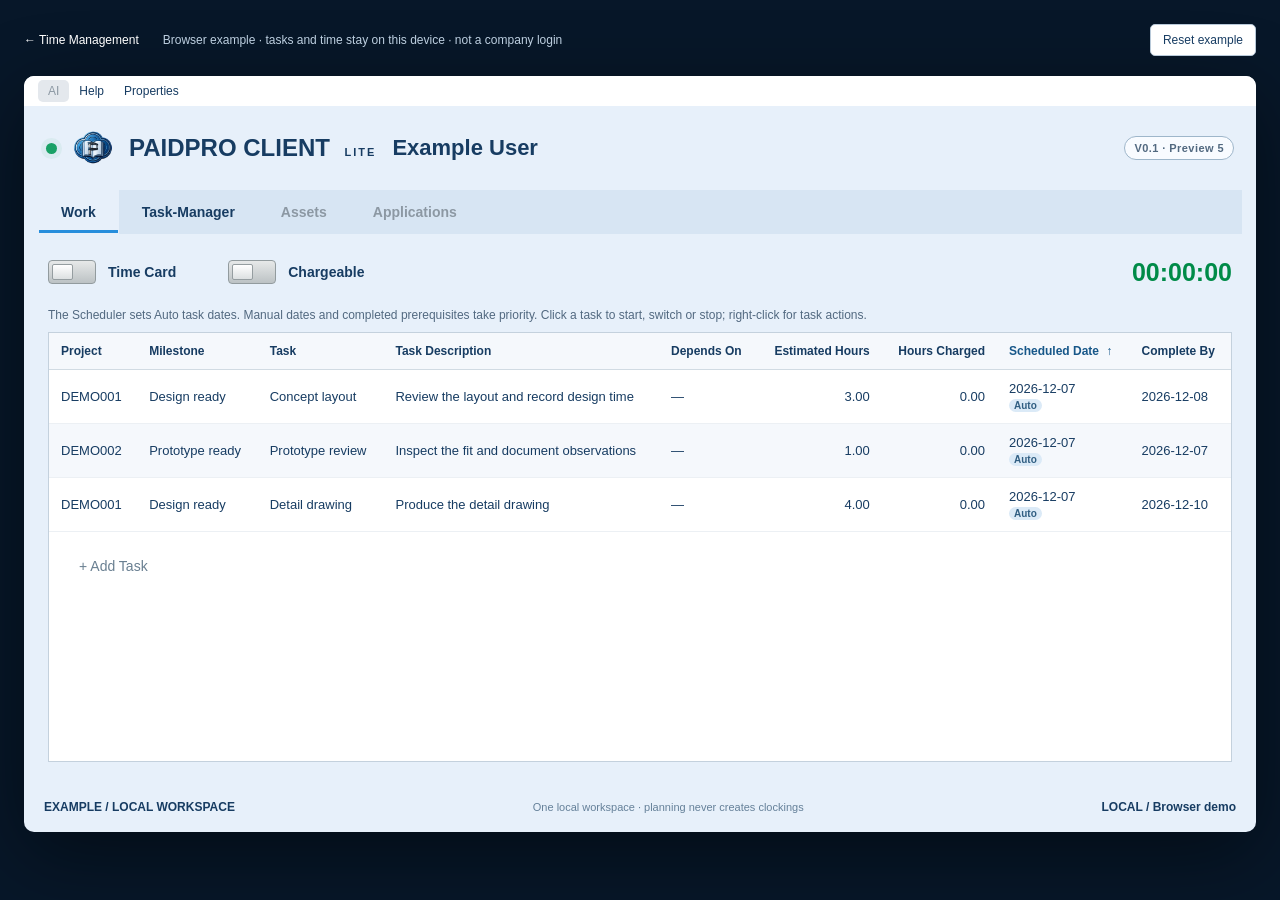
==== commit 82bfc481: "Release Client Lite preview 5 scheduler controls" ====
--- a/lite-demo.html
+++ b/lite-demo.html
@@ -1,21 +1,21 @@
 <!doctype html>
-<html lang="en"><head><meta charset="utf-8"><meta name="viewport" content="width=device-width, initial-scale=1"><meta name="description" content="Try PAIDPRO CLIENT LITE: Time Card, sequential Project Gantt planning with a decision matrix, and Excel export in one browser workspace."><meta name="application-version" content="0.1.0-preview.4"><title>PAIDPRO CLIENT LITE | PAIDPRO Solutions</title><link rel="icon" href="favicon.png"><link rel="stylesheet" href="lite-demo.css?v=0.1.0-preview.4"><script src="lite-store.js?v=matrix-20261013" defer></script><script src="task-scheduler.js?v=matrix-20261013" defer></script><script src="gantt-hours.js?v=matrix-20261013" defer></script><script src="lite-demo.js?v=0.1.0-preview.4" defer></script></head>
+<html lang="en"><head><meta charset="utf-8"><meta name="viewport" content="width=device-width, initial-scale=1"><meta name="description" content="Try PAIDPRO CLIENT LITE: Time Card, dependency-aware Project Gantt planning, and Excel export in one browser workspace."><meta name="application-version" content="0.1.0-preview.5"><title>PAIDPRO CLIENT LITE | PAIDPRO Solutions</title><link rel="icon" href="favicon.png"><link rel="stylesheet" href="lite-demo.css?v=0.1.0-preview.5"><script src="lite-store.js?v=0.1.0-preview.5" defer></script><script src="task-scheduler.js?v=0.1.0-preview.5" defer></script><script src="gantt-hours.js?v=0.1.0-preview.5" defer></script><script src="lite-demo.js?v=0.1.0-preview.5" defer></script></head>
 <body>
 <aside class="demo-note"><a href="index.html#time-management">← Time Management</a><span>Browser example · tasks and time stay on this device · not a company login</span><button id="reset">Reset example</button></aside>
 <p id="workspace-warning" role="alert" hidden></p>
 <main class="client">
 <nav class="menu"><button disabled title="AI agents require full PAIDPRO">AI</button><button id="help">Help</button><button id="properties">Properties</button></nav>
-<header><span class="signal" title="Demo ready. Local browser storage only. Server, agents, voice and assets are unavailable in Lite."></span><img src="images/paidpro-emblem.webp" alt="PAIDPRO"><h1>PAIDPRO CLIENT <small>LITE</small></h1><strong>Example User</strong><span class="app-version" data-release="0.1.0-preview.4" aria-label="Client Lite version 0.1, preview 4">V0.1 · Preview 4</span></header>
+<header><span class="signal" title="Demo ready. Local browser storage only. Server, agents, voice and assets are unavailable in Lite."></span><img src="images/paidpro-emblem.webp" alt="PAIDPRO"><h1>PAIDPRO CLIENT <small>LITE</small></h1><strong>Example User</strong><span class="app-version" data-release="0.1.0-preview.5" aria-label="Client Lite version 0.1, preview 5">V0.1 · Preview 5</span></header>
 <div class="tabs" role="tablist" aria-label="PAIDPRO CLIENT LITE modules"><button class="active" data-tab="work" id="work-tab" role="tab" aria-selected="true" aria-controls="work">Work</button><button data-tab="task-manager" id="task-manager-tab" role="tab" aria-selected="false" aria-controls="task-manager">Task-Manager</button><button disabled title="Connected assets require full PAIDPRO">Assets</button><button disabled title="Application agents require full PAIDPRO">Applications</button></div>
 <section id="work"><div class="controls"><button class="toggle" id="mode" role="switch" aria-checked="false" aria-label="Switch between Time Card and Project Gantt"><span></span></button><b id="mode-label">Time Card</b><div id="charge-control"><button class="toggle" id="charge" role="switch" aria-checked="false" aria-label="Show non-chargeable time"><span></span></button><b id="charge-label">Chargeable</b></div><output id="timer">00:00:00</output></div>
-<p class="hint" id="work-hint">Tasks are sorted by Scheduled Date, earliest first. Click a task to start, switch or stop; right-click for task actions.</p>
-<div id="card" class="table-wrap"><table aria-label="Time Card"><thead><tr><th scope="col">Project</th><th scope="col">Milestone</th><th scope="col">Task</th><th scope="col">Task Description</th><th scope="col" class="num">Estimated Hours</th><th scope="col" class="num">Hours Charged</th><th scope="col" aria-sort="ascending" title="Earliest scheduled date first">Scheduled Date <span aria-hidden="true">↑</span></th><th scope="col">Complete By</th></tr></thead><tbody id="tasks"></tbody></table><button class="blank-add" id="add">+ Add Task</button></div>
+<p class="hint" id="work-hint">The Scheduler sets Auto task dates. Manual dates and completed prerequisites take priority. Click a task to start, switch or stop; right-click for task actions.</p>
+<div id="card" class="table-wrap"><table aria-label="Time Card"><thead><tr><th scope="col">Project</th><th scope="col">Milestone</th><th scope="col">Task</th><th scope="col">Task Description</th><th scope="col">Depends On</th><th scope="col" class="num">Estimated Hours</th><th scope="col" class="num">Hours Charged</th><th scope="col" aria-sort="ascending" title="Earliest effective scheduled date first">Scheduled Date <span aria-hidden="true">↑</span></th><th scope="col">Complete By</th></tr></thead><tbody id="tasks"></tbody></table><button class="blank-add" id="add">+ Add Task</button></div>
 <div id="gantt-paging" hidden><button id="gantt-previous" aria-label="Previous 28 days">←</button><span id="gantt-range"></span><button id="gantt-next" aria-label="Next 28 days">→</button><button id="gantt-today">Today</button></div>
 <div id="gantt" class="table-wrap" hidden><table id="chart" aria-label="Project Gantt: sequential task schedule"></table></div></section>
-<section id="task-manager" role="tabpanel" aria-labelledby="task-manager-tab" hidden><iframe id="task-manager-module" data-src="task-manager.html?embedded=1&amp;v=0.1.0-preview.4" title="Task-Manager: tasks, scheduling, overtime and Excel Gantt export"></iframe></section>
+<section id="task-manager" role="tabpanel" aria-labelledby="task-manager-tab" hidden><iframe id="task-manager-module" data-src="task-manager.html?embedded=1&amp;v=0.1.0-preview.5" title="Task-Manager: tasks, scheduling, overtime and Excel Gantt export"></iframe></section>
 <footer><button id="company">EXAMPLE / LOCAL WORKSPACE</button><span>One local workspace · planning never creates clockings</span><button id="database">LOCAL / Browser demo</button></footer>
 </main>
-<dialog id="editor"><form id="task-form"><h2 id="editor-title">Add Task</h2><label>Project code<input id="project-code" required maxlength="60" list="project-options"></label><datalist id="project-options"></datalist><label>Project name<input id="project-name" required maxlength="150"></label><label>Milestone<input id="milestone" required maxlength="150" list="milestone-options"></label><datalist id="milestone-options"></datalist><label>Task<input id="task-name" required maxlength="150"></label><label>Description<input id="description" maxlength="2000"></label><label>Estimated hours<input id="estimate" type="number" min="0.01" max="100000" step="0.01" required></label><label>Priority<select id="priority"><option value="low">Low</option><option value="normal">Normal</option><option value="high">High</option><option value="urgent">Urgent</option></select></label><div class="dates"><label>Scheduled Date<input id="start" type="date" required></label><label>Complete by<input id="due" type="date" required></label></div><p>Resource: Example User · single Lite owner</p><div class="dialog-actions"><button type="button" id="cancel">Cancel</button><button type="submit">Save Task</button></div></form></dialog>
+<dialog id="editor"><form id="task-form"><h2 id="editor-title">Add Task</h2><label>Project code<input id="project-code" required maxlength="60" list="project-options"></label><datalist id="project-options"></datalist><label>Project name<input id="project-name" required maxlength="150"></label><label>Milestone<input id="milestone" required maxlength="150" list="milestone-options"></label><datalist id="milestone-options"></datalist><label>Task<input id="task-name" required maxlength="150"></label><label>Description<input id="description" maxlength="2000"></label><label>Estimated hours<input id="estimate" type="number" min="0.01" max="100000" step="0.01" required></label><label>Priority<select id="priority"><option value="low">Low</option><option value="normal">Normal</option><option value="high">High</option><option value="urgent">Urgent</option></select></label><label>Depends on task<select id="depends-on"><option value="">No dependency</option></select></label><div class="schedule-mode"><button type="button" class="toggle" id="schedule-mode" role="switch" aria-checked="true" aria-describedby="schedule-mode-note"><span></span></button><b id="schedule-mode-label">Auto Schedule</b><small id="schedule-mode-note">The Scheduler assigns this date and moves the task around manual work and prerequisites.</small></div><div class="dates"><label>Scheduled Date<input id="start" type="date" disabled></label><label>Complete by<input id="due" type="date" required></label></div><p>Resource: Example User · single Lite owner</p><div class="dialog-actions"><button type="button" id="cancel">Cancel</button><button type="submit">Save Task</button></div></form></dialog>
 <div id="context" role="menu" hidden><button data-action="add">Add Task</button><button data-action="edit">Edit Task Properties</button><button data-action="stop">Stop Timer</button><button data-action="complete">Complete Task</button><button class="danger-action" data-action="delete">Delete Task</button></div>
 <div id="toast" role="status" aria-live="polite"></div>
 </body></html>
--- a/lite-demo.css
+++ b/lite-demo.css
@@ -39,3 +39,13 @@
 #context .danger-action:hover:not(:disabled) { color: #71101c; background: #fde8ea; }
 .app-version { margin-left: auto; padding: 5px 9px; border: 1px solid #9eb6ca; border-radius: 999px; background: #f8fbff; color: #526980; font-size: 11px; font-weight: 700; letter-spacing: .04em; white-space: nowrap; font-variant-numeric: tabular-nums; }
 @media (max-width: 750px) { .app-version { margin-left: 0; } }
+
+.schedule-mode { display: grid; grid-template-columns: 48px 1fr; column-gap: 10px; align-items: center; margin: 14px 0 2px; padding: 12px; border: 1px solid #c6d4e0; border-radius: 6px; background: #f5f9fc; }
+.schedule-mode small { grid-column: 2; color: #526980; line-height: 1.35; margin-top: 3px; }
+dialog input:disabled { color: #71808d; background: #e4e8ed; border-color: #c7cdd3; cursor: not-allowed; }
+#card .schedule-badge { display: block; width: max-content; margin-top: 3px; padding: 1px 5px; border-radius: 10px; background: #dbeaf7; color: #315f83; font-size: 10px; font-weight: 700; }
+#card .schedule-badge.manual { background: #fff0c8; color: #765111; }
+#tasks tr.blocked { color: #748596; cursor: not-allowed; }
+#tasks tr.blocked td { background: #f0f3f6; }
+#tasks .dependency-state { display: block; margin-top: 2px; color: #a04a3a; font-size: 10px; font-weight: 700; }
+@media (max-width: 750px) { .dates { display: block; } .schedule-mode { grid-template-columns: 48px 1fr; } }
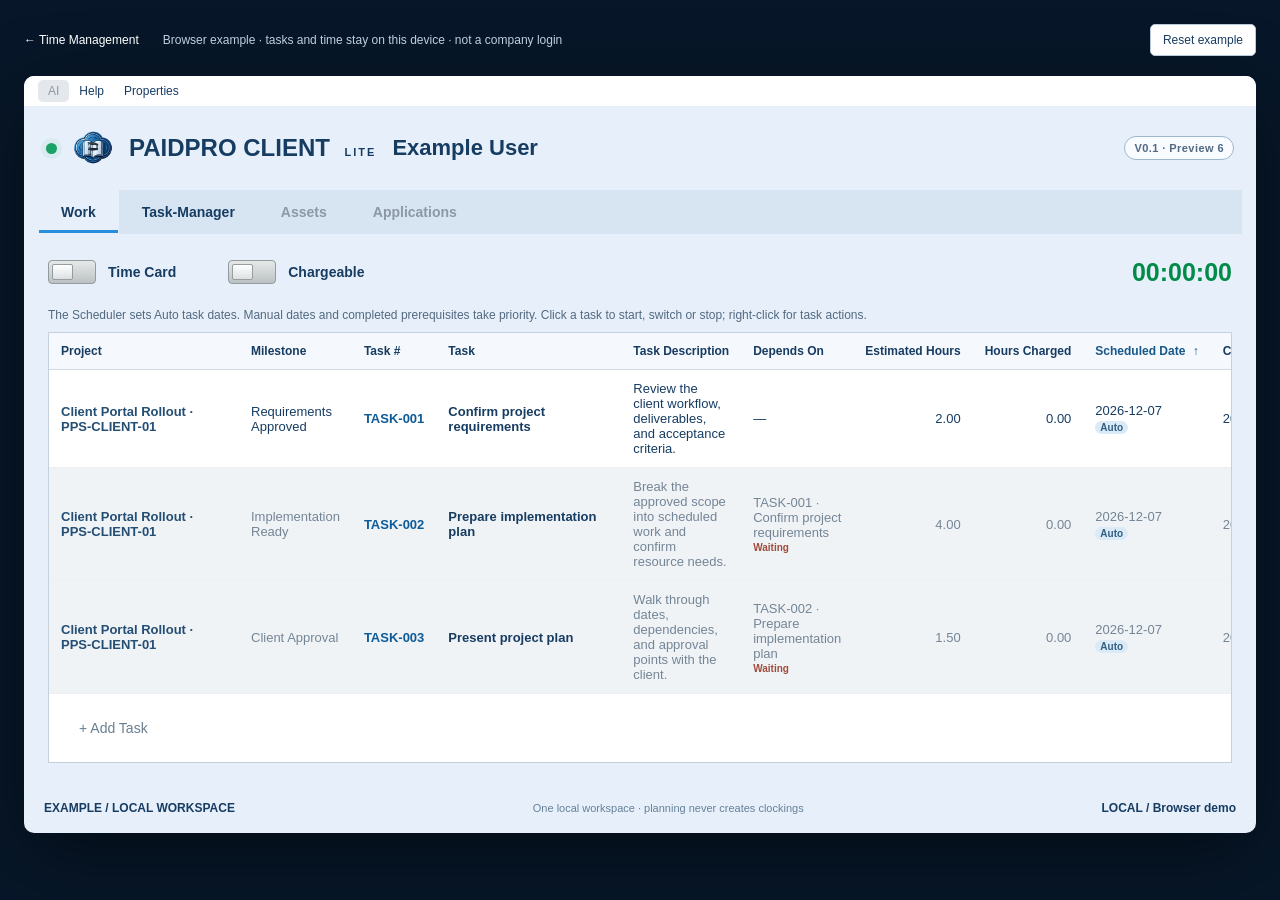
==== commit 94ca50b2: "Improve Client Lite demo task identities" ====
--- a/lite-demo.html
+++ b/lite-demo.html
@@ -1,21 +1,21 @@
 <!doctype html>
-<html lang="en"><head><meta charset="utf-8"><meta name="viewport" content="width=device-width, initial-scale=1"><meta name="description" content="Try PAIDPRO CLIENT LITE: Time Card, dependency-aware Project Gantt planning, and Excel export in one browser workspace."><meta name="application-version" content="0.1.0-preview.5"><title>PAIDPRO CLIENT LITE | PAIDPRO Solutions</title><link rel="icon" href="favicon.png"><link rel="stylesheet" href="lite-demo.css?v=0.1.0-preview.5"><script src="lite-store.js?v=0.1.0-preview.5" defer></script><script src="task-scheduler.js?v=0.1.0-preview.5" defer></script><script src="gantt-hours.js?v=0.1.0-preview.5" defer></script><script src="lite-demo.js?v=0.1.0-preview.5" defer></script></head>
+<html lang="en"><head><meta charset="utf-8"><meta name="viewport" content="width=device-width, initial-scale=1"><meta name="description" content="Try PAIDPRO CLIENT LITE: Time Card, dependency-aware Project Gantt planning, and Excel export in one browser workspace."><meta name="application-version" content="0.1.0-preview.6"><title>PAIDPRO CLIENT LITE | PAIDPRO Solutions</title><link rel="icon" href="favicon.png"><link rel="stylesheet" href="lite-demo.css?v=0.1.0-preview.6"><script src="lite-store.js?v=0.1.0-preview.6" defer></script><script src="task-scheduler.js?v=0.1.0-preview.6" defer></script><script src="gantt-hours.js?v=0.1.0-preview.6" defer></script><script src="lite-demo.js?v=0.1.0-preview.6" defer></script></head>
 <body>
 <aside class="demo-note"><a href="index.html#time-management">← Time Management</a><span>Browser example · tasks and time stay on this device · not a company login</span><button id="reset">Reset example</button></aside>
 <p id="workspace-warning" role="alert" hidden></p>
 <main class="client">
 <nav class="menu"><button disabled title="AI agents require full PAIDPRO">AI</button><button id="help">Help</button><button id="properties">Properties</button></nav>
-<header><span class="signal" title="Demo ready. Local browser storage only. Server, agents, voice and assets are unavailable in Lite."></span><img src="images/paidpro-emblem.webp" alt="PAIDPRO"><h1>PAIDPRO CLIENT <small>LITE</small></h1><strong>Example User</strong><span class="app-version" data-release="0.1.0-preview.5" aria-label="Client Lite version 0.1, preview 5">V0.1 · Preview 5</span></header>
+<header><span class="signal" title="Demo ready. Local browser storage only. Server, agents, voice and assets are unavailable in Lite."></span><img src="images/paidpro-emblem.webp" alt="PAIDPRO"><h1>PAIDPRO CLIENT <small>LITE</small></h1><strong>Example User</strong><span class="app-version" data-release="0.1.0-preview.6" aria-label="Client Lite version 0.1, preview 6">V0.1 · Preview 6</span></header>
 <div class="tabs" role="tablist" aria-label="PAIDPRO CLIENT LITE modules"><button class="active" data-tab="work" id="work-tab" role="tab" aria-selected="true" aria-controls="work">Work</button><button data-tab="task-manager" id="task-manager-tab" role="tab" aria-selected="false" aria-controls="task-manager">Task-Manager</button><button disabled title="Connected assets require full PAIDPRO">Assets</button><button disabled title="Application agents require full PAIDPRO">Applications</button></div>
 <section id="work"><div class="controls"><button class="toggle" id="mode" role="switch" aria-checked="false" aria-label="Switch between Time Card and Project Gantt"><span></span></button><b id="mode-label">Time Card</b><div id="charge-control"><button class="toggle" id="charge" role="switch" aria-checked="false" aria-label="Show non-chargeable time"><span></span></button><b id="charge-label">Chargeable</b></div><output id="timer">00:00:00</output></div>
 <p class="hint" id="work-hint">The Scheduler sets Auto task dates. Manual dates and completed prerequisites take priority. Click a task to start, switch or stop; right-click for task actions.</p>
-<div id="card" class="table-wrap"><table aria-label="Time Card"><thead><tr><th scope="col">Project</th><th scope="col">Milestone</th><th scope="col">Task</th><th scope="col">Task Description</th><th scope="col">Depends On</th><th scope="col" class="num">Estimated Hours</th><th scope="col" class="num">Hours Charged</th><th scope="col" aria-sort="ascending" title="Earliest effective scheduled date first">Scheduled Date <span aria-hidden="true">↑</span></th><th scope="col">Complete By</th></tr></thead><tbody id="tasks"></tbody></table><button class="blank-add" id="add">+ Add Task</button></div>
+<div id="card" class="table-wrap"><table aria-label="Time Card"><thead><tr><th scope="col">Project</th><th scope="col">Milestone</th><th scope="col">Task #</th><th scope="col">Task</th><th scope="col">Task Description</th><th scope="col">Depends On</th><th scope="col" class="num">Estimated Hours</th><th scope="col" class="num">Hours Charged</th><th scope="col" aria-sort="ascending" title="Earliest effective scheduled date first">Scheduled Date <span aria-hidden="true">↑</span></th><th scope="col">Complete By</th></tr></thead><tbody id="tasks"></tbody></table><button class="blank-add" id="add">+ Add Task</button></div>
 <div id="gantt-paging" hidden><button id="gantt-previous" aria-label="Previous 28 days">←</button><span id="gantt-range"></span><button id="gantt-next" aria-label="Next 28 days">→</button><button id="gantt-today">Today</button></div>
 <div id="gantt" class="table-wrap" hidden><table id="chart" aria-label="Project Gantt: sequential task schedule"></table></div></section>
-<section id="task-manager" role="tabpanel" aria-labelledby="task-manager-tab" hidden><iframe id="task-manager-module" data-src="task-manager.html?embedded=1&amp;v=0.1.0-preview.5" title="Task-Manager: tasks, scheduling, overtime and Excel Gantt export"></iframe></section>
+<section id="task-manager" role="tabpanel" aria-labelledby="task-manager-tab" hidden><iframe id="task-manager-module" data-src="task-manager.html?embedded=1&amp;v=0.1.0-preview.6" title="Task-Manager: tasks, scheduling, overtime and Excel Gantt export"></iframe></section>
 <footer><button id="company">EXAMPLE / LOCAL WORKSPACE</button><span>One local workspace · planning never creates clockings</span><button id="database">LOCAL / Browser demo</button></footer>
 </main>
-<dialog id="editor"><form id="task-form"><h2 id="editor-title">Add Task</h2><label>Project code<input id="project-code" required maxlength="60" list="project-options"></label><datalist id="project-options"></datalist><label>Project name<input id="project-name" required maxlength="150"></label><label>Milestone<input id="milestone" required maxlength="150" list="milestone-options"></label><datalist id="milestone-options"></datalist><label>Task<input id="task-name" required maxlength="150"></label><label>Description<input id="description" maxlength="2000"></label><label>Estimated hours<input id="estimate" type="number" min="0.01" max="100000" step="0.01" required></label><label>Priority<select id="priority"><option value="low">Low</option><option value="normal">Normal</option><option value="high">High</option><option value="urgent">Urgent</option></select></label><label>Depends on task<select id="depends-on"><option value="">No dependency</option></select></label><div class="schedule-mode"><button type="button" class="toggle" id="schedule-mode" role="switch" aria-checked="true" aria-describedby="schedule-mode-note"><span></span></button><b id="schedule-mode-label">Auto Schedule</b><small id="schedule-mode-note">The Scheduler assigns this date and moves the task around manual work and prerequisites.</small></div><div class="dates"><label>Scheduled Date<input id="start" type="date" disabled></label><label>Complete by<input id="due" type="date" required></label></div><p>Resource: Example User · single Lite owner</p><div class="dialog-actions"><button type="button" id="cancel">Cancel</button><button type="submit">Save Task</button></div></form></dialog>
+<dialog id="editor"><form id="task-form"><h2 id="editor-title">Add Task</h2><p class="task-number-preview">Task number <output id="task-number">TASK-001</output></p><label>Project code<input id="project-code" required maxlength="60" list="project-options"></label><datalist id="project-options"></datalist><label>Project name<input id="project-name" required maxlength="150"></label><label>Milestone<input id="milestone" required maxlength="150" list="milestone-options"></label><datalist id="milestone-options"></datalist><label>Task name<input id="task-name" required maxlength="150" placeholder="Describe the work clearly"></label><label>Description<input id="description" maxlength="2000"></label><label>Estimated hours<input id="estimate" type="number" min="0.01" max="100000" step="0.01" required></label><label>Priority<select id="priority"><option value="low">Low</option><option value="normal">Normal</option><option value="high">High</option><option value="urgent">Urgent</option></select></label><label>Depends on task<select id="depends-on"><option value="">No dependency</option></select></label><div class="schedule-mode"><button type="button" class="toggle" id="schedule-mode" role="switch" aria-checked="true" aria-describedby="schedule-mode-note"><span></span></button><b id="schedule-mode-label">Auto Schedule</b><small id="schedule-mode-note">The Scheduler assigns this date and moves the task around manual work and prerequisites.</small></div><div class="dates"><label>Scheduled Date<input id="start" type="date" disabled></label><label>Complete by<input id="due" type="date" required></label></div><p>Resource: Example User · single Lite owner</p><div class="dialog-actions"><button type="button" id="cancel">Cancel</button><button type="submit">Save Task</button></div></form></dialog>
 <div id="context" role="menu" hidden><button data-action="add">Add Task</button><button data-action="edit">Edit Task Properties</button><button data-action="stop">Stop Timer</button><button data-action="complete">Complete Task</button><button class="danger-action" data-action="delete">Delete Task</button></div>
 <div id="toast" role="status" aria-live="polite"></div>
 </body></html>
--- a/lite-demo.css
+++ b/lite-demo.css
@@ -49,3 +49,4 @@
 #tasks tr.blocked td { background: #f0f3f6; }
 #tasks .dependency-state { display: block; margin-top: 2px; color: #a04a3a; font-size: 10px; font-weight: 700; }
 @media (max-width: 750px) { .dates { display: block; } .schedule-mode { grid-template-columns: 48px 1fr; } }
+td.project-cell{min-width:190px;color:#244e74;font-weight:650}td.task-code{white-space:nowrap;color:#0d5b98;font-weight:800;font-variant-numeric:tabular-nums}td.task-title{min-width:185px;font-weight:700;color:#173c62}.task-number-preview{display:flex;align-items:center;justify-content:space-between;gap:16px;margin:0 0 16px;padding:10px 12px;border-radius:6px;background:#eaf3fb;color:#5b7287;font-size:12px}.task-number-preview output{color:#0d5b98;font-weight:800;font-size:15px;letter-spacing:.03em;font-variant-numeric:tabular-nums}
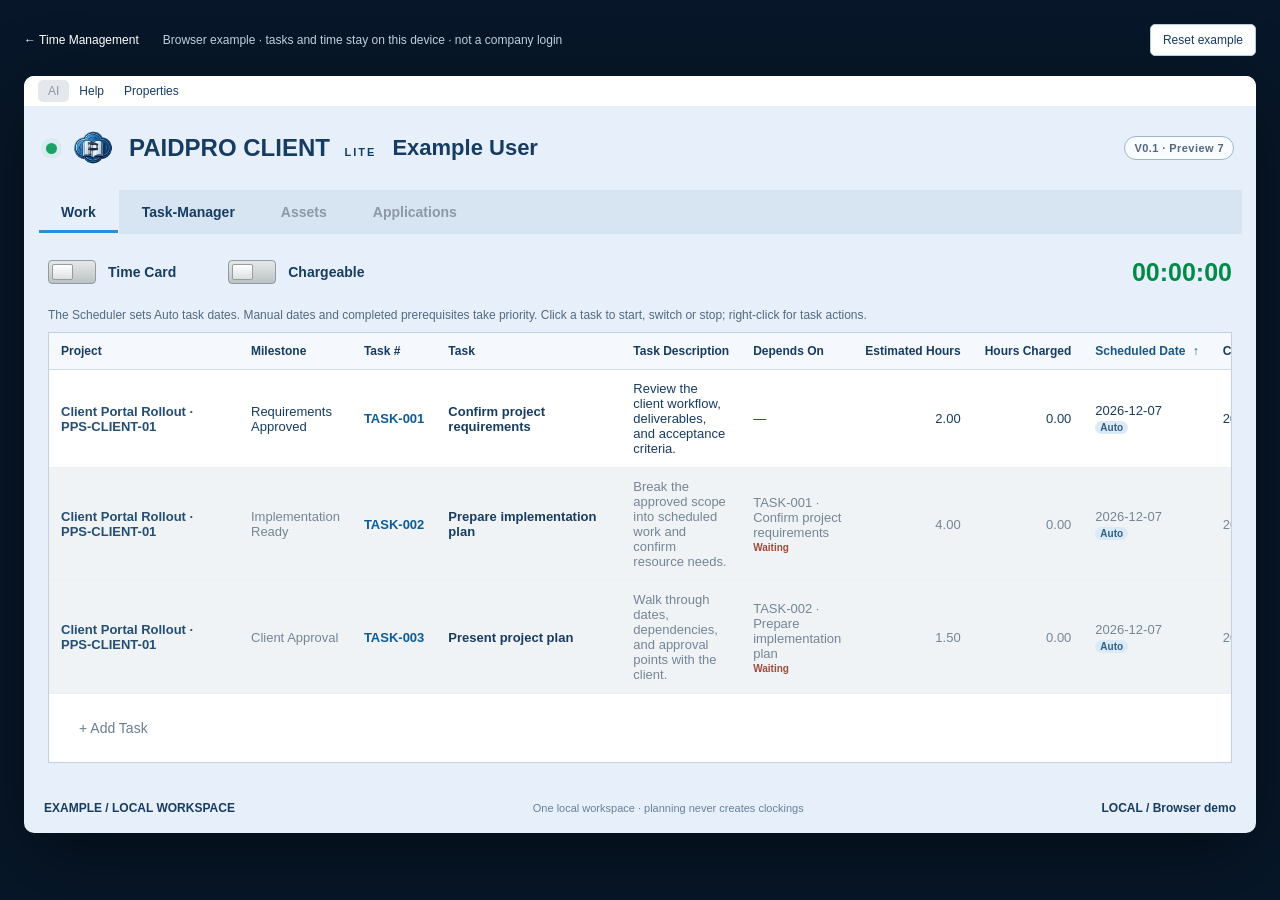
==== commit b795b7dd: "Restore backward overtime leveling in Client Lite" ====
--- a/lite-demo.html
+++ b/lite-demo.html
@@ -1,18 +1,18 @@
 <!doctype html>
-<html lang="en"><head><meta charset="utf-8"><meta name="viewport" content="width=device-width, initial-scale=1"><meta name="description" content="Try PAIDPRO CLIENT LITE: Time Card, dependency-aware Project Gantt planning, and Excel export in one browser workspace."><meta name="application-version" content="0.1.0-preview.6"><title>PAIDPRO CLIENT LITE | PAIDPRO Solutions</title><link rel="icon" href="favicon.png"><link rel="stylesheet" href="lite-demo.css?v=0.1.0-preview.6"><script src="lite-store.js?v=0.1.0-preview.6" defer></script><script src="task-scheduler.js?v=0.1.0-preview.6" defer></script><script src="gantt-hours.js?v=0.1.0-preview.6" defer></script><script src="lite-demo.js?v=0.1.0-preview.6" defer></script></head>
+<html lang="en"><head><meta charset="utf-8"><meta name="viewport" content="width=device-width, initial-scale=1"><meta name="description" content="Try PAIDPRO CLIENT LITE: Time Card, dependency-aware Project Gantt planning, and Excel export in one browser workspace."><meta name="application-version" content="0.1.0-preview.7"><title>PAIDPRO CLIENT LITE | PAIDPRO Solutions</title><link rel="icon" href="favicon.png"><link rel="stylesheet" href="lite-demo.css?v=0.1.0-preview.7"><script src="lite-store.js?v=0.1.0-preview.7" defer></script><script src="task-scheduler.js?v=0.1.0-preview.7" defer></script><script src="gantt-hours.js?v=0.1.0-preview.7" defer></script><script src="lite-demo.js?v=0.1.0-preview.7" defer></script></head>
 <body>
 <aside class="demo-note"><a href="index.html#time-management">← Time Management</a><span>Browser example · tasks and time stay on this device · not a company login</span><button id="reset">Reset example</button></aside>
 <p id="workspace-warning" role="alert" hidden></p>
 <main class="client">
 <nav class="menu"><button disabled title="AI agents require full PAIDPRO">AI</button><button id="help">Help</button><button id="properties">Properties</button></nav>
-<header><span class="signal" title="Demo ready. Local browser storage only. Server, agents, voice and assets are unavailable in Lite."></span><img src="images/paidpro-emblem.webp" alt="PAIDPRO"><h1>PAIDPRO CLIENT <small>LITE</small></h1><strong>Example User</strong><span class="app-version" data-release="0.1.0-preview.6" aria-label="Client Lite version 0.1, preview 6">V0.1 · Preview 6</span></header>
+<header><span class="signal" title="Demo ready. Local browser storage only. Server, agents, voice and assets are unavailable in Lite."></span><img src="images/paidpro-emblem.webp" alt="PAIDPRO"><h1>PAIDPRO CLIENT <small>LITE</small></h1><strong>Example User</strong><span class="app-version" data-release="0.1.0-preview.7" aria-label="Client Lite version 0.1, preview 7">V0.1 · Preview 7</span></header>
 <div class="tabs" role="tablist" aria-label="PAIDPRO CLIENT LITE modules"><button class="active" data-tab="work" id="work-tab" role="tab" aria-selected="true" aria-controls="work">Work</button><button data-tab="task-manager" id="task-manager-tab" role="tab" aria-selected="false" aria-controls="task-manager">Task-Manager</button><button disabled title="Connected assets require full PAIDPRO">Assets</button><button disabled title="Application agents require full PAIDPRO">Applications</button></div>
 <section id="work"><div class="controls"><button class="toggle" id="mode" role="switch" aria-checked="false" aria-label="Switch between Time Card and Project Gantt"><span></span></button><b id="mode-label">Time Card</b><div id="charge-control"><button class="toggle" id="charge" role="switch" aria-checked="false" aria-label="Show non-chargeable time"><span></span></button><b id="charge-label">Chargeable</b></div><output id="timer">00:00:00</output></div>
 <p class="hint" id="work-hint">The Scheduler sets Auto task dates. Manual dates and completed prerequisites take priority. Click a task to start, switch or stop; right-click for task actions.</p>
 <div id="card" class="table-wrap"><table aria-label="Time Card"><thead><tr><th scope="col">Project</th><th scope="col">Milestone</th><th scope="col">Task #</th><th scope="col">Task</th><th scope="col">Task Description</th><th scope="col">Depends On</th><th scope="col" class="num">Estimated Hours</th><th scope="col" class="num">Hours Charged</th><th scope="col" aria-sort="ascending" title="Earliest effective scheduled date first">Scheduled Date <span aria-hidden="true">↑</span></th><th scope="col">Complete By</th></tr></thead><tbody id="tasks"></tbody></table><button class="blank-add" id="add">+ Add Task</button></div>
 <div id="gantt-paging" hidden><button id="gantt-previous" aria-label="Previous 28 days">←</button><span id="gantt-range"></span><button id="gantt-next" aria-label="Next 28 days">→</button><button id="gantt-today">Today</button></div>
 <div id="gantt" class="table-wrap" hidden><table id="chart" aria-label="Project Gantt: sequential task schedule"></table></div></section>
-<section id="task-manager" role="tabpanel" aria-labelledby="task-manager-tab" hidden><iframe id="task-manager-module" data-src="task-manager.html?embedded=1&amp;v=0.1.0-preview.6" title="Task-Manager: tasks, scheduling, overtime and Excel Gantt export"></iframe></section>
+<section id="task-manager" role="tabpanel" aria-labelledby="task-manager-tab" hidden><iframe id="task-manager-module" data-src="task-manager.html?embedded=1&amp;v=0.1.0-preview.7" title="Task-Manager: tasks, scheduling, overtime and Excel Gantt export"></iframe></section>
 <footer><button id="company">EXAMPLE / LOCAL WORKSPACE</button><span>One local workspace · planning never creates clockings</span><button id="database">LOCAL / Browser demo</button></footer>
 </main>
 <dialog id="editor"><form id="task-form"><h2 id="editor-title">Add Task</h2><p class="task-number-preview">Task number <output id="task-number">TASK-001</output></p><label>Project code<input id="project-code" required maxlength="60" list="project-options"></label><datalist id="project-options"></datalist><label>Project name<input id="project-name" required maxlength="150"></label><label>Milestone<input id="milestone" required maxlength="150" list="milestone-options"></label><datalist id="milestone-options"></datalist><label>Task name<input id="task-name" required maxlength="150" placeholder="Describe the work clearly"></label><label>Description<input id="description" maxlength="2000"></label><label>Estimated hours<input id="estimate" type="number" min="0.01" max="100000" step="0.01" required></label><label>Priority<select id="priority"><option value="low">Low</option><option value="normal">Normal</option><option value="high">High</option><option value="urgent">Urgent</option></select></label><label>Depends on task<select id="depends-on"><option value="">No dependency</option></select></label><div class="schedule-mode"><button type="button" class="toggle" id="schedule-mode" role="switch" aria-checked="true" aria-describedby="schedule-mode-note"><span></span></button><b id="schedule-mode-label">Auto Schedule</b><small id="schedule-mode-note">The Scheduler assigns this date and moves the task around manual work and prerequisites.</small></div><div class="dates"><label>Scheduled Date<input id="start" type="date" disabled></label><label>Complete by<input id="due" type="date" required></label></div><p>Resource: Example User · single Lite owner</p><div class="dialog-actions"><button type="button" id="cancel">Cancel</button><button type="submit">Save Task</button></div></form></dialog>
